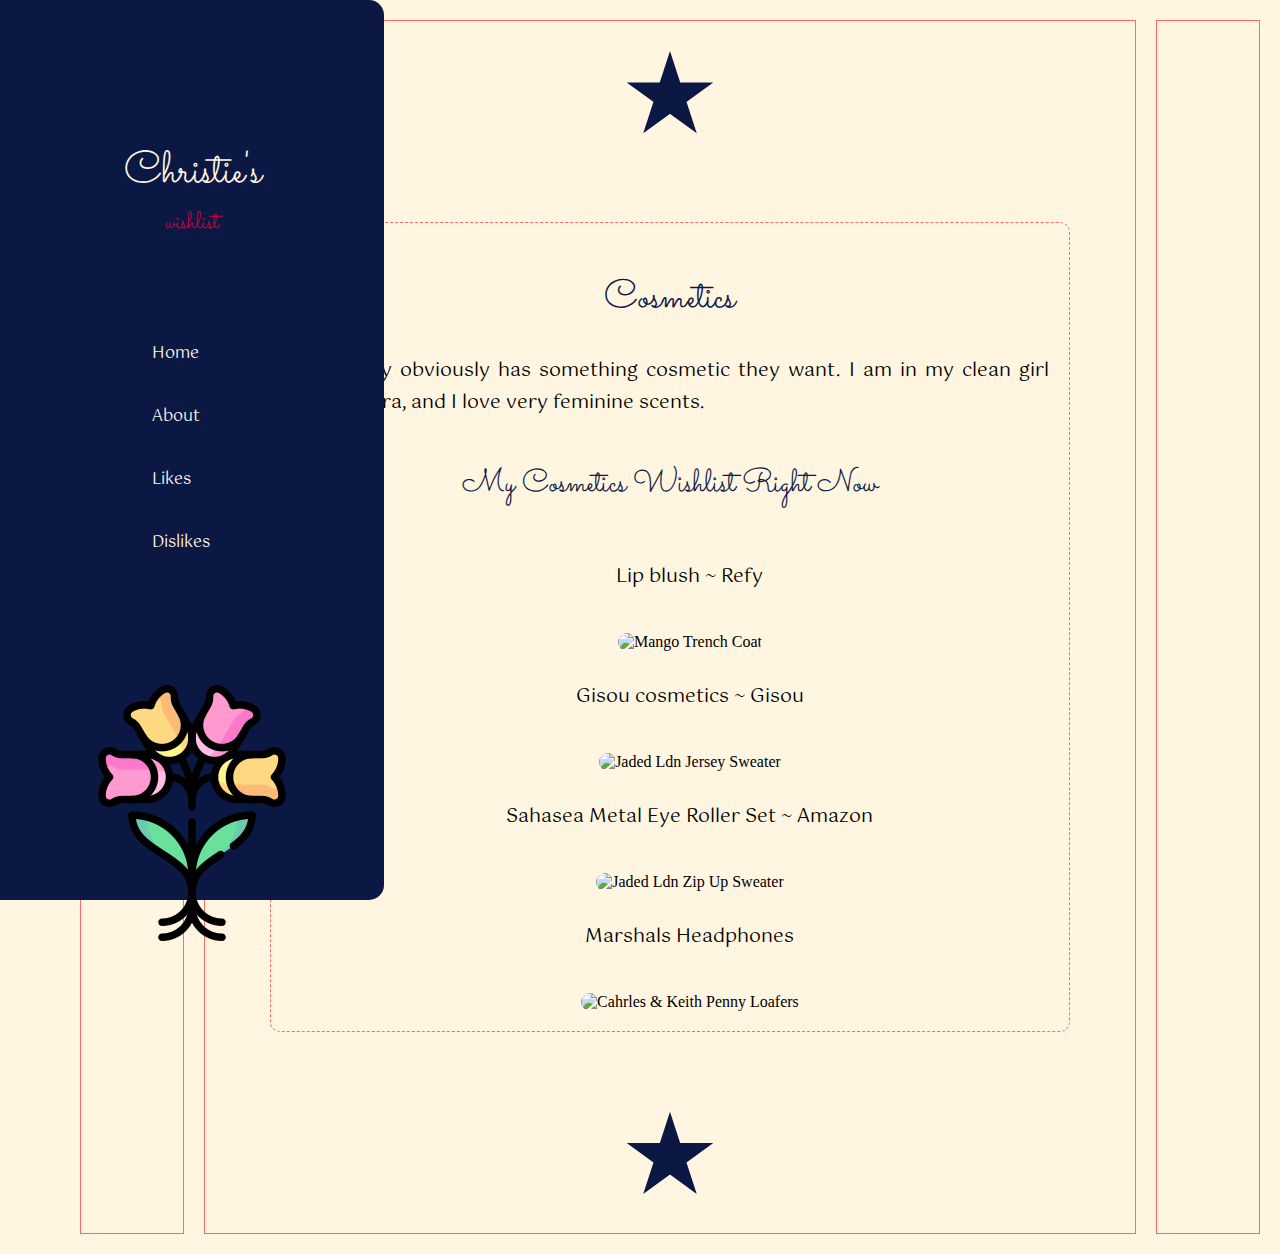
==== cosmetics.html @ 16a0ec23 "Initial commit" ====
<!DOCTYPE html>
<html lang="en">
  <head>
    <meta charset="UTF-8">
    <meta name="viewport" content="width=device-width, initial-scale=1.0">
    <meta http-equiv="X-UA-Compatible" content="ie=edge">
    <title>Christie's Cosmetics Wishlist</title>
    <link rel="stylesheet" href="styles.css">
    <link rel="preconnect" href="https://fonts.googleapis.com">
    <link rel="preconnect" href="https://fonts.gstatic.com" crossorigin>
    <link href="https://fonts.googleapis.com/css2?family=Alice&family=Gotu&family=Sacramento&display=swap" rel="stylesheet">
  </head>
  <body>
    <nav>
        <div class="sparkle"></div>
        <h1>Christie's<span id="nav-span"> wishlist</span></h1>
      
        <ul> 
          <li><a class="nav-link" href="index.html"> Home</a></li>
          <li><a class="nav-link" href="#first-passage"> About</a></li>
          <li><a class="nav-link"href="#likes">Likes</a></li>
          <li><a class="nav-link"href="#dislike">Dislikes</a></li>
        </ul>
        <img src="flower-bouquet.png" alt="flowers" class="flower">
    </nav>
    
    <main>
      <section id="first"></section>
      <section id="second">
        <div class='star'></div>
        <div id="first-passage">
          <h1>Cosmetics</h1>
          <p>Everybody obviously has something cosmetic they want. I am in my clean girl makeup era, and 
            I love very feminine scents.
          </p>
          <p class="gift-header" >My Cosmetics Wishlist Right Now</p>
           <ul id="gift-list">
            <li> Lip blush ~ Refy </li>
            <img class="gift-img"src="cosmetics-images/lipblush.jpeg" alt="Mango Trench Coat">
            <li> Gisou cosmetics ~ Gisou</li>
            <img class="gift-img" src="cosmetics-images/gisou.jpeg" alt="Jaded Ldn Jersey Sweater">
            <li> Sahasea Metal Eye Roller Set ~ Amazon</li>
            <img class="gift-img" src="cosmetics-images/eye.jpeg" alt="Jaded Ldn Zip Up Sweater">
            <li>Marshals Headphones</li>
            <img class="gift-img" src="pilates-images/headphones.jpeg" alt="Cahrles & Keith Penny Loafers">
           </ul>
        </div>
        <div class='star'></div>
      </section>
      <section id="third"></section>
    </main>
    <script src="index.js"></script>
  </body>
</html>
---- styles.css ----
* {
    box-sizing: border-box;
}

:root {
    --nav-color: #0C1844;
    --page-color: #FFF5E1;
    --color-3: #C80036;
    --color-4: #FF6969;
}

body {
    display: flex;
    flex-direction: column;
    gap: 20px;
    background-color: var(--page-color);
    margin: 0;
    padding: 0;
}

/* Navigation */
nav {
    display: flex;
    flex-direction: column;
    gap: 10px;
    height:100%;
    position: fixed;
    background-color: var(--nav-color);
    width: 30%;
    left: -25%;
    transition: 0.3s ease;
    top:0;
    bottom: 0;
    align-items: center;
    padding-top:100px;
    border-radius: 0 15px 15px 0;
    z-index: 2;
}

nav:hover {
    left: 0;
}

nav > ul {
    display: flex;
    flex-direction: column;
    justify-content: space-evenly;
    list-style: none;
    gap: 30px;
    padding:40px 23px 0 0;
    font-family: "Gotu", serif;
    font-size: 1rem;
    color: var(--page-color);
}
nav > h1{
    font-family:"Sacramento", serif; 
    font-weight: 500;
    font-size: 2.8rem;
    color: var(--page-color);
}
#nav-span{
    display: block;
    font-size: 1.5rem;
    color: var(--color-3);
}
a, a:visited,a:active{
    font-family: "Gotu", serif;
    font-size: 1.2rem;
    color: var(--color-3);
    text-decoration: none;
}
a:hover{
    color:var(--color-4);
}
.nav-link,
.nav-link:visited,
.nav-link:active {
    font-family: "Gotu", serif;
    font-size: 1rem;
    color: var(--page-color);
    text-decoration: none;
}

.nav-link:hover {
    color: var(--page-color);
    text-decoration: underline;
    text-decoration-color: var(--color-3);
}

.flower{
    padding-top: 100px;
}

.star{
    width:10%;
    aspect-ratio:1;
    background: var(--nav-color);
    clip-path:polygon(50% 0,
    calc(50%*(1 + sin(.4turn))) calc(50%*(1 - cos(.4turn))),
    calc(50%*(1 - sin(.2turn))) calc(50%*(1 - cos(.2turn))),
    calc(50%*(1 + sin(.2turn))) calc(50%*(1 - cos(.2turn))),
    calc(50%*(1 - sin(.4turn))) calc(50%*(1 - cos(.4turn))) 
   );  
   margin: 20px auto;

}

/* Responsive Layout for Main Content */
main {
    display: grid;
    grid-template-columns: 1fr;
    gap: 20px;
    padding: 20px;
    width: 100%;
}

@media (min-width: 768px) {
    main {
        grid-template-columns: 1fr 9fr 1fr;
        padding-left: 80px;
    }
}

section {
    border: 0.1px solid var(--color-4);
    padding: 10px;
    top:0;
    bottom: 0;
}

#first-passage {
    padding: 20px;
    max-width: 800px;
    margin: 80px auto;
    text-align: justify;
    border: 0.5px dashed var(--color-4);
    border-radius: 10px;
}
#dislike {
    padding: 20px;
    max-width: 800px;
    margin: 120px auto;
    text-align: justify;
    border: 0.5px dashed var(--color-4);
    border-radius: 10px;
}

h1 {
    color: var(--nav-color);
    font-family: "Sacramento", serif;
    font-weight: 500;
    font-size: 2.5rem;
    text-align: center;
}

h1:hover {
    font-size: 2.2rem;
}

p {
    font-family: "Gotu", serif;
    font-size: 1.2rem;
    line-height: 2.0rem;
}
li{
    font-family: "Gotu", serif;
    font-size: 1.2rem;
    line-height: 2.0rem;
}


/* Marquee */
.marquee {
    overflow: hidden;
    user-select: none;
    height: 60px;
    display: flex;
}

.marquee-content {
    white-space: nowrap;
    display: inline-block;
    animation: scroll-left 10s linear infinite;
    color: var(--color-3);
    font-family: "Sacramento", serif;
    font-size: 1.8rem;
}

@keyframes scroll-left {
    0% {
        transform: translateX(100%);
    }
    100% {
        transform: translateX(-100%);
    }
}

/* Fancy Items Grid */
#second-passage {
    display: grid;
    grid-template-columns: repeat(auto-fit, minmax(150px, 1fr));
    gap: 10px;
    margin: 0 auto;
}

.fancy-item {
    border: 1px dashed var(--color-4);
    border-radius: 50%;
    position: relative;
    overflow: hidden;
}

.fancy-item:hover .overlay {
    opacity: 1;
}

.fancy-image {
    width: 100%;
    height: auto;
    display: block;
}

.overlay {
    position: absolute;
    top: 0;
    left: 0;
    right: 0;
    bottom: 0;
    opacity: 0;
    transition: opacity 0.3s ease;
    background-color: rgba(255, 105, 105, 0.8);
    display: flex;
    align-items: center;
    justify-content: center;
}

.overlay-text {
    color: var(--nav-color);
    font-family: "Gotu", serif;
    font-size: 1.2rem;
    text-align: center;
}

/* Descriptions */
dl {
    text-align: center;
    font-family: 'Gotu', serif;
    line-height: 2rem;
    font-size: 1.2rem;
}

dt {
    color: var(--color-3);
    text-decoration: underline wavy  var(--nav-color) 2px;
    font-size: 1.5rem;
}

/* Responsive Adjustments */
@media (max-width: 600px) {
    nav {
        position: static;
        flex-direction: row;
        justify-content: space-between;
        align-items: center;
        width: 100%;
        max-width: 100%;
        height:60px;
        padding: 10px 20px;
        border-radius: 0;
        transition: none; /* Remove transitions for smaller screens */
        left: 0;
        right: 0;
        position: sticky;
    }
    .flower{
        display: none;
    }

    nav > h1{
        font-family:"Sacramento", serif; 
        font-weight: 500;
        font-size: 1.8rem;
        color: var(--page-color);
        padding-right: 60px;
    }
    #nav-span{
        display: inline;
        font-size: 1.8rem;
        color: var(--color-3);
        padding-left: 5px;
    
    }

    nav > ul {
        color: var(--page-color);
        flex-direction: row;
        gap: 30px;
        padding: 0;
        margin: 0;
    }

    nav:hover {
        left: auto; /* Disable hover effect on smaller screens */
    }

    #second-passage {
        grid-template-columns: 1fr 1fr;
    }
}

.gift-img{
    width:60%;
    height:auto;
    margin-top: 40px;
    border-radius: 10px;
}
#gift-list{
    text-align: center;
    margin: 60px auto 0;
}
#gift-list > li{
    list-style: none;
    margin-top: 30px;
}
 span{
    color:var(--color-3);
    text-decoration: underline wavy  var(--nav-color) 2px;
}
.gift-header{
    text-align: center;
    margin-top: 50px;
    font-size: 2.0rem;
    font-family: "Sacramento", serif;
    color: var(--nav-color);
    text-decoration: double  var(--color-4) 2px;
}
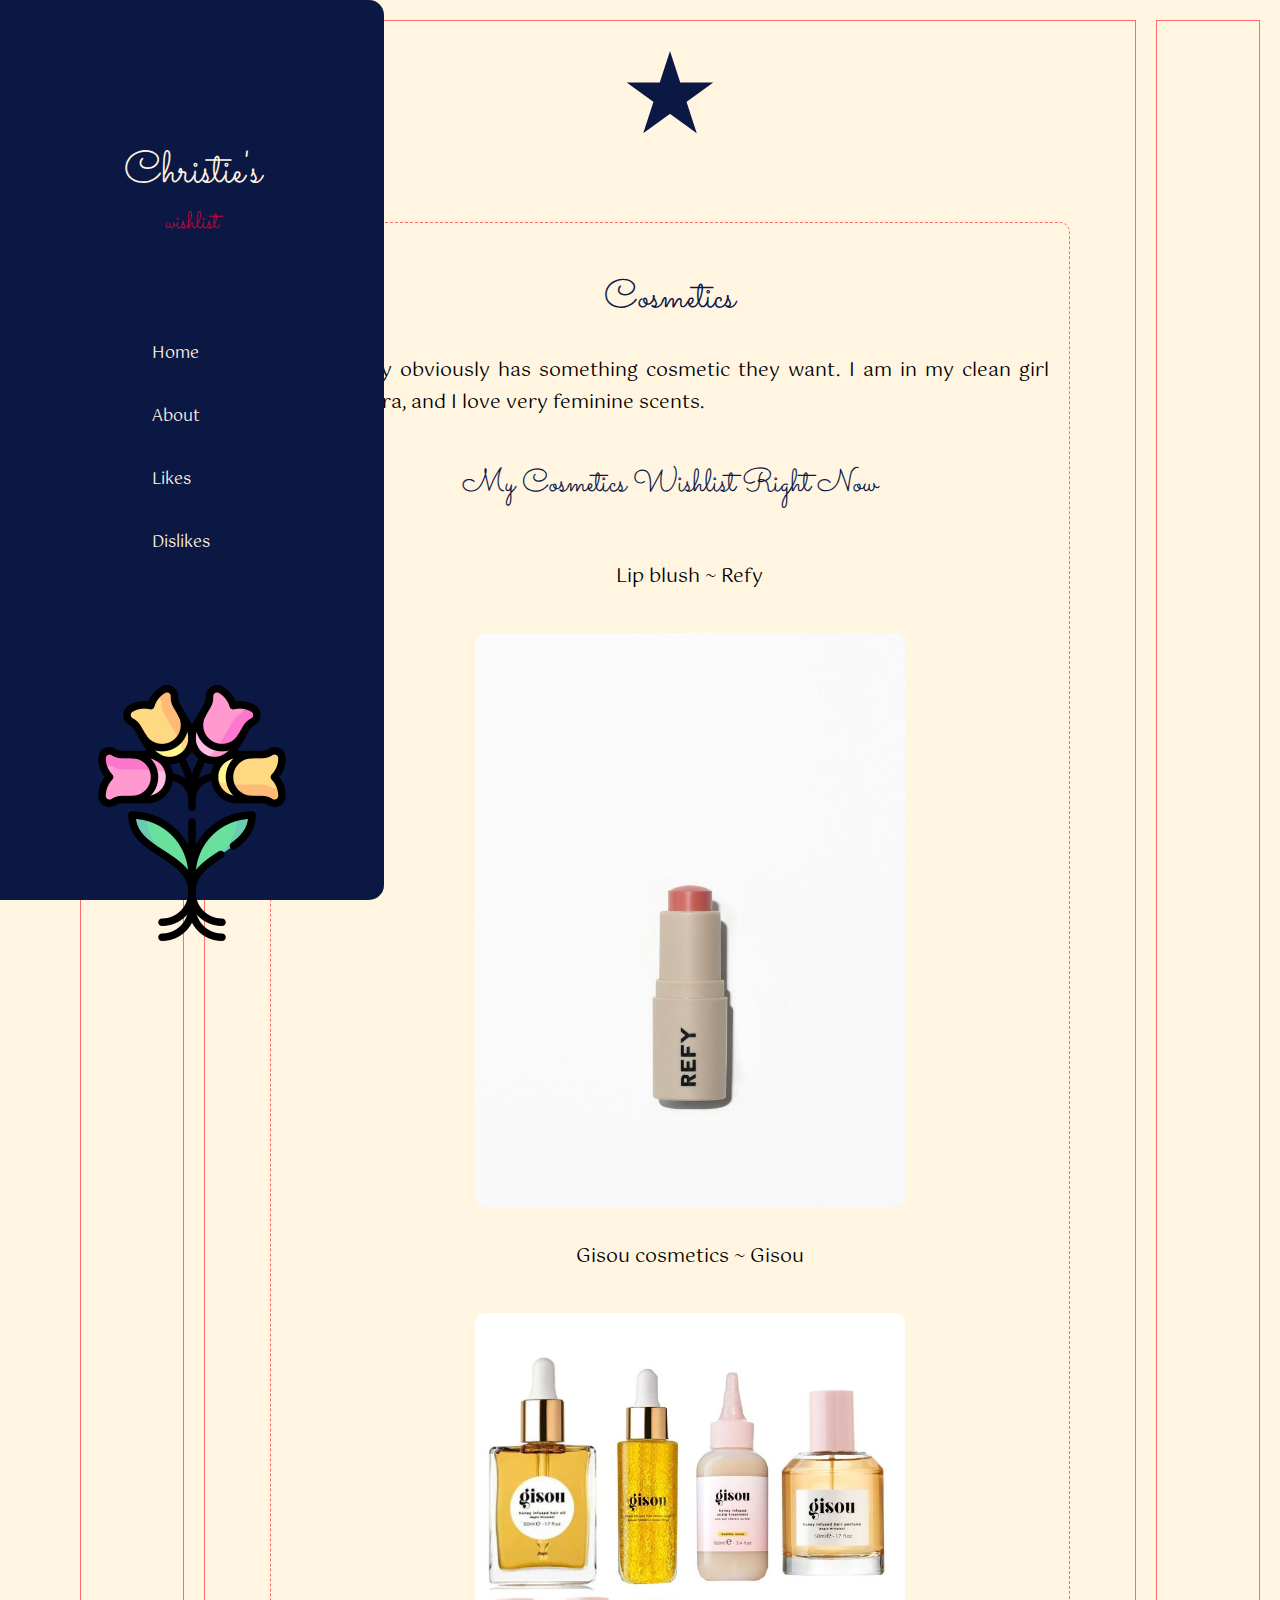
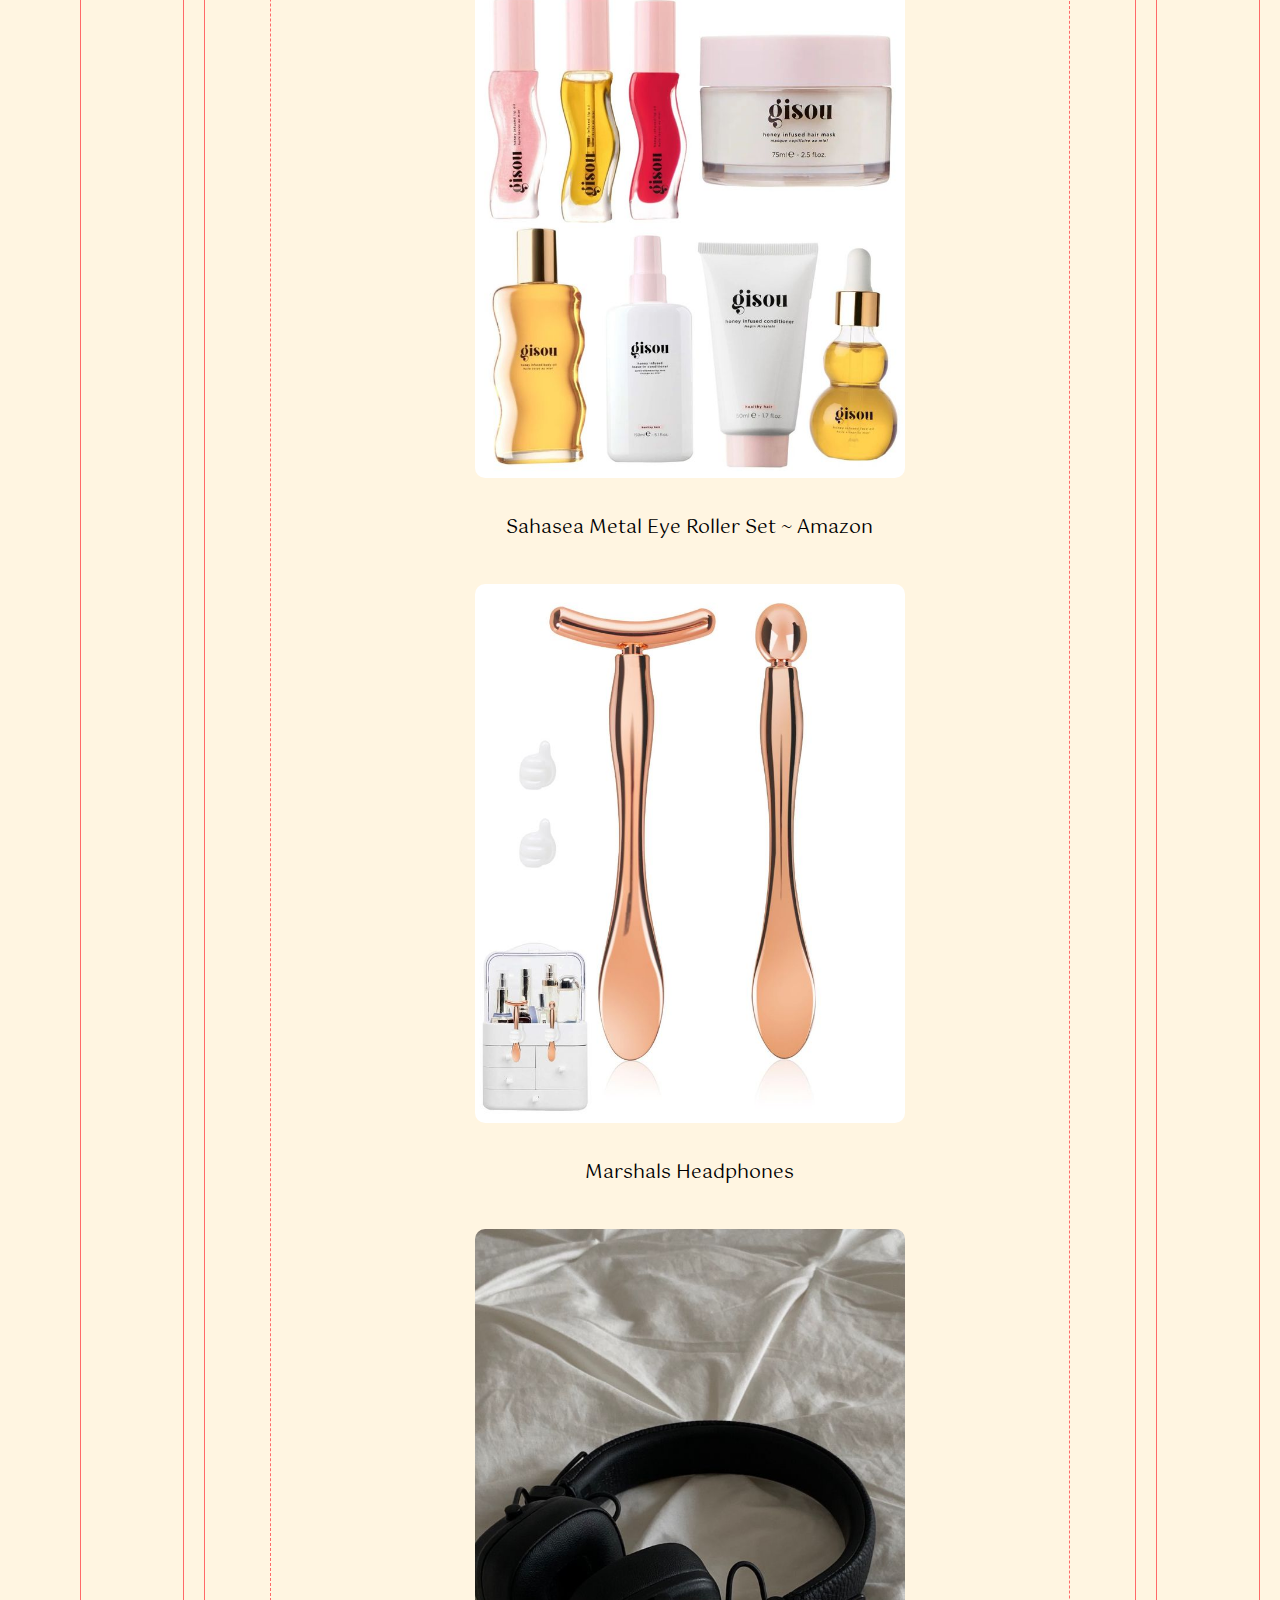
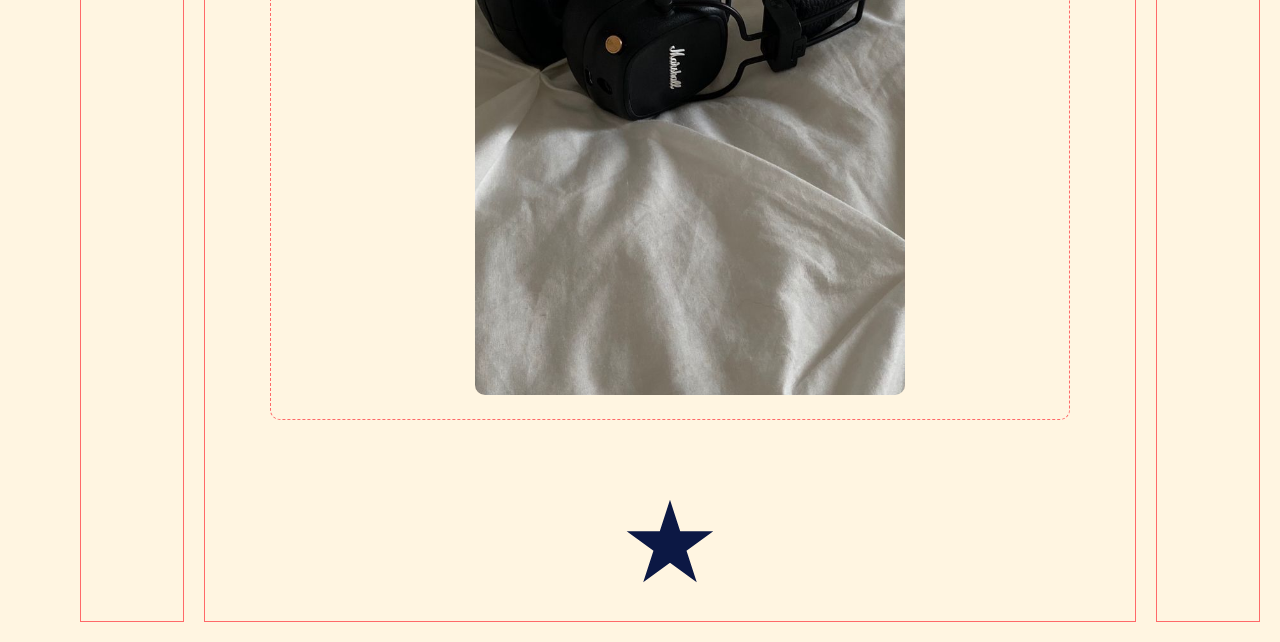
==== commit bda7cf7a: "Update cosmetics.html" ====
--- a/cosmetics.html
+++ b/cosmetics.html
@@ -36,13 +36,13 @@
           <p class="gift-header" >My Cosmetics Wishlist Right Now</p>
            <ul id="gift-list">
             <li> Lip blush ~ Refy </li>
-            <img class="gift-img"src="cosmetics-images/lipblush.jpeg" alt="Mango Trench Coat">
+            <img class="gift-img"src="lipblush.jpeg" alt="Mango Trench Coat">
             <li> Gisou cosmetics ~ Gisou</li>
-            <img class="gift-img" src="cosmetics-images/gisou.jpeg" alt="Jaded Ldn Jersey Sweater">
+            <img class="gift-img" src="gisou.jpeg" alt="Jaded Ldn Jersey Sweater">
             <li> Sahasea Metal Eye Roller Set ~ Amazon</li>
-            <img class="gift-img" src="cosmetics-images/eye.jpeg" alt="Jaded Ldn Zip Up Sweater">
+            <img class="gift-img" src="eye.jpeg" alt="Jaded Ldn Zip Up Sweater">
             <li>Marshals Headphones</li>
-            <img class="gift-img" src="pilates-images/headphones.jpeg" alt="Cahrles & Keith Penny Loafers">
+            <img class="gift-img" src="headphones.jpeg" alt="Cahrles & Keith Penny Loafers">
            </ul>
         </div>
         <div class='star'></div>
@@ -51,4 +51,4 @@
     </main>
     <script src="index.js"></script>
   </body>
-</html>+</html>
